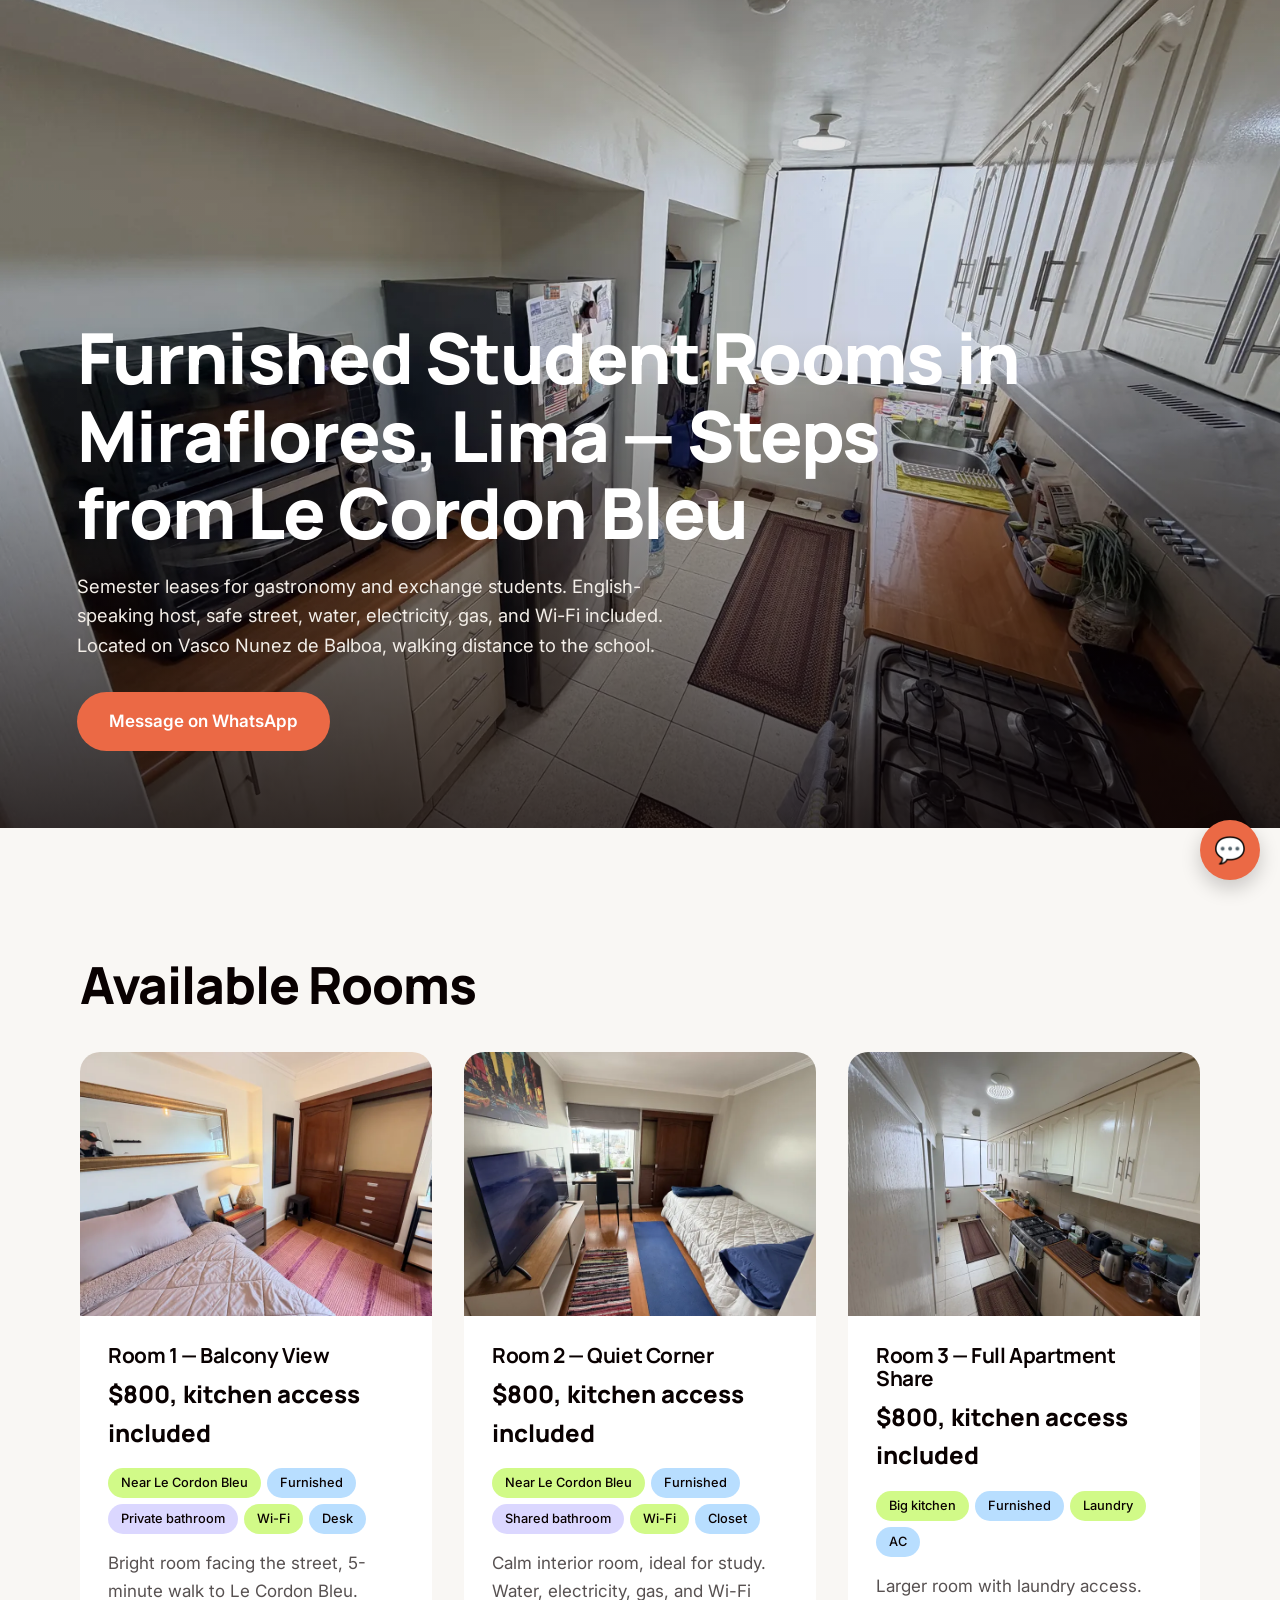
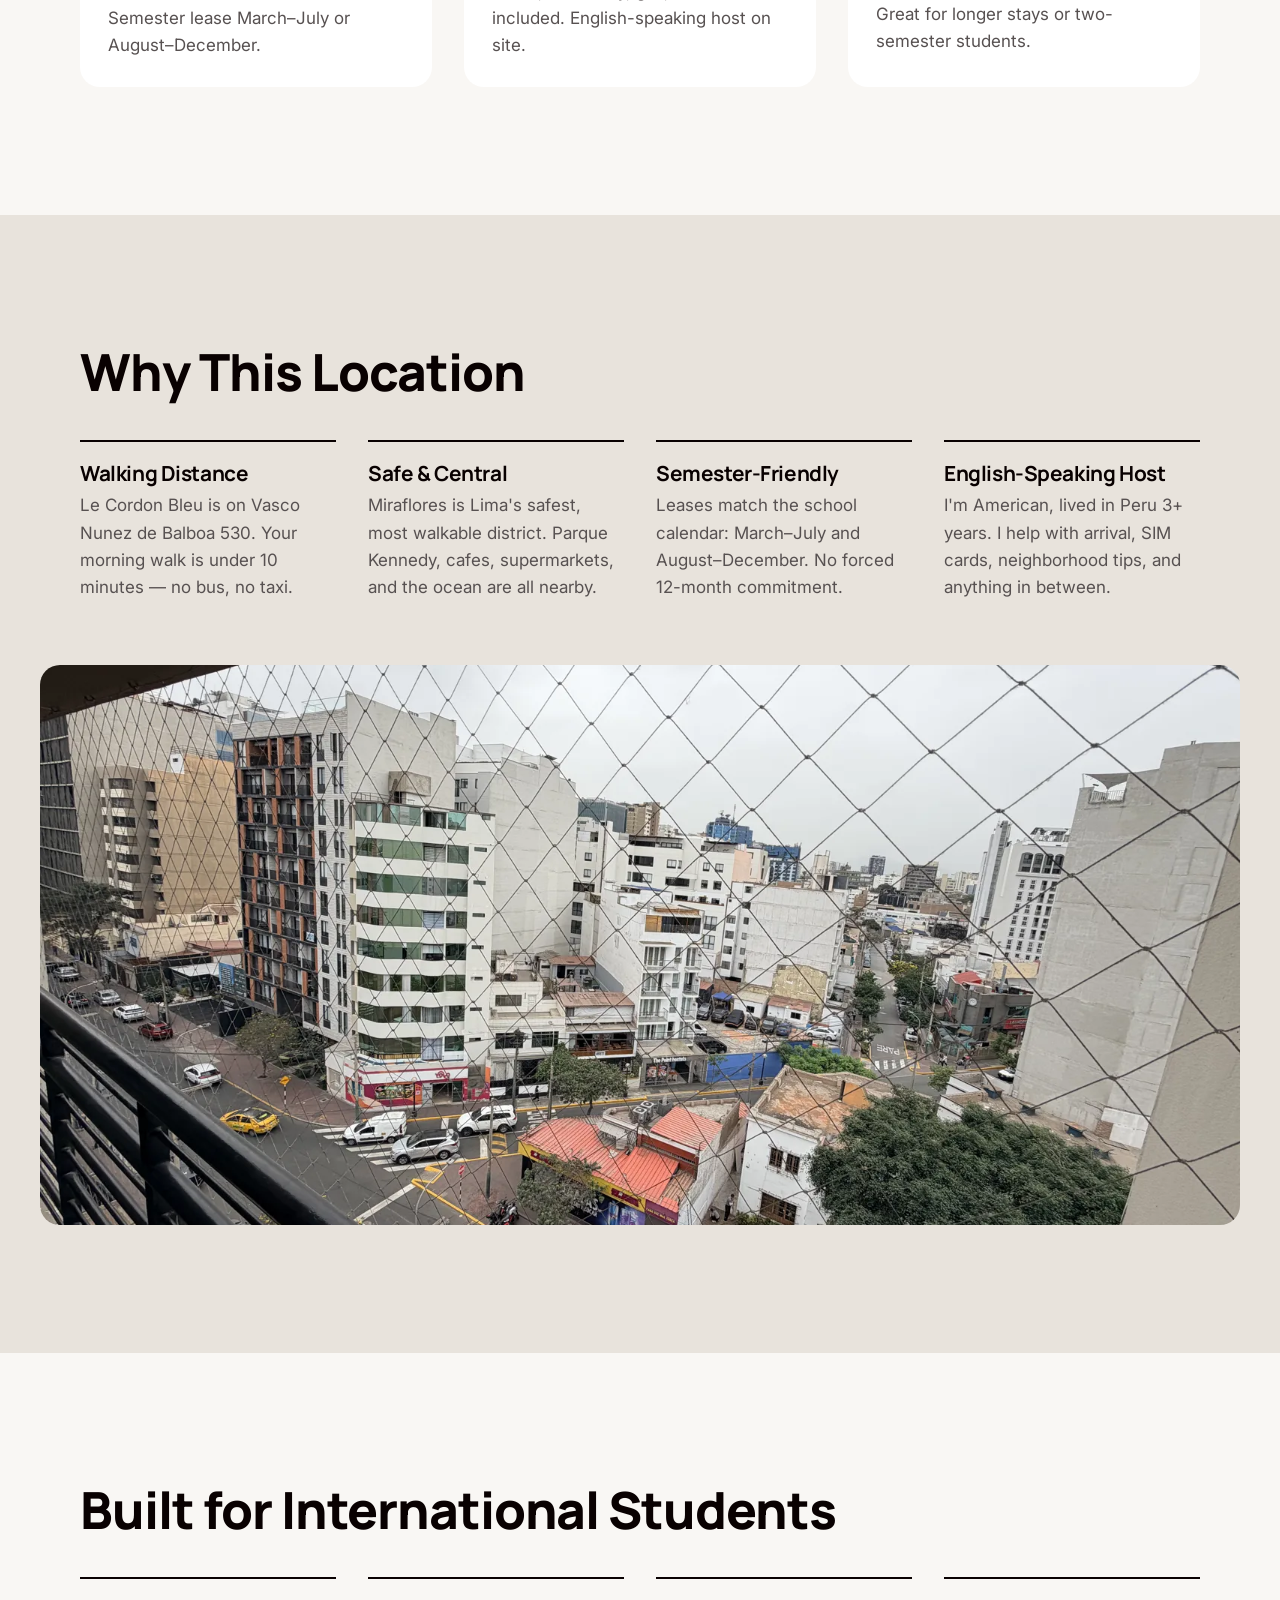
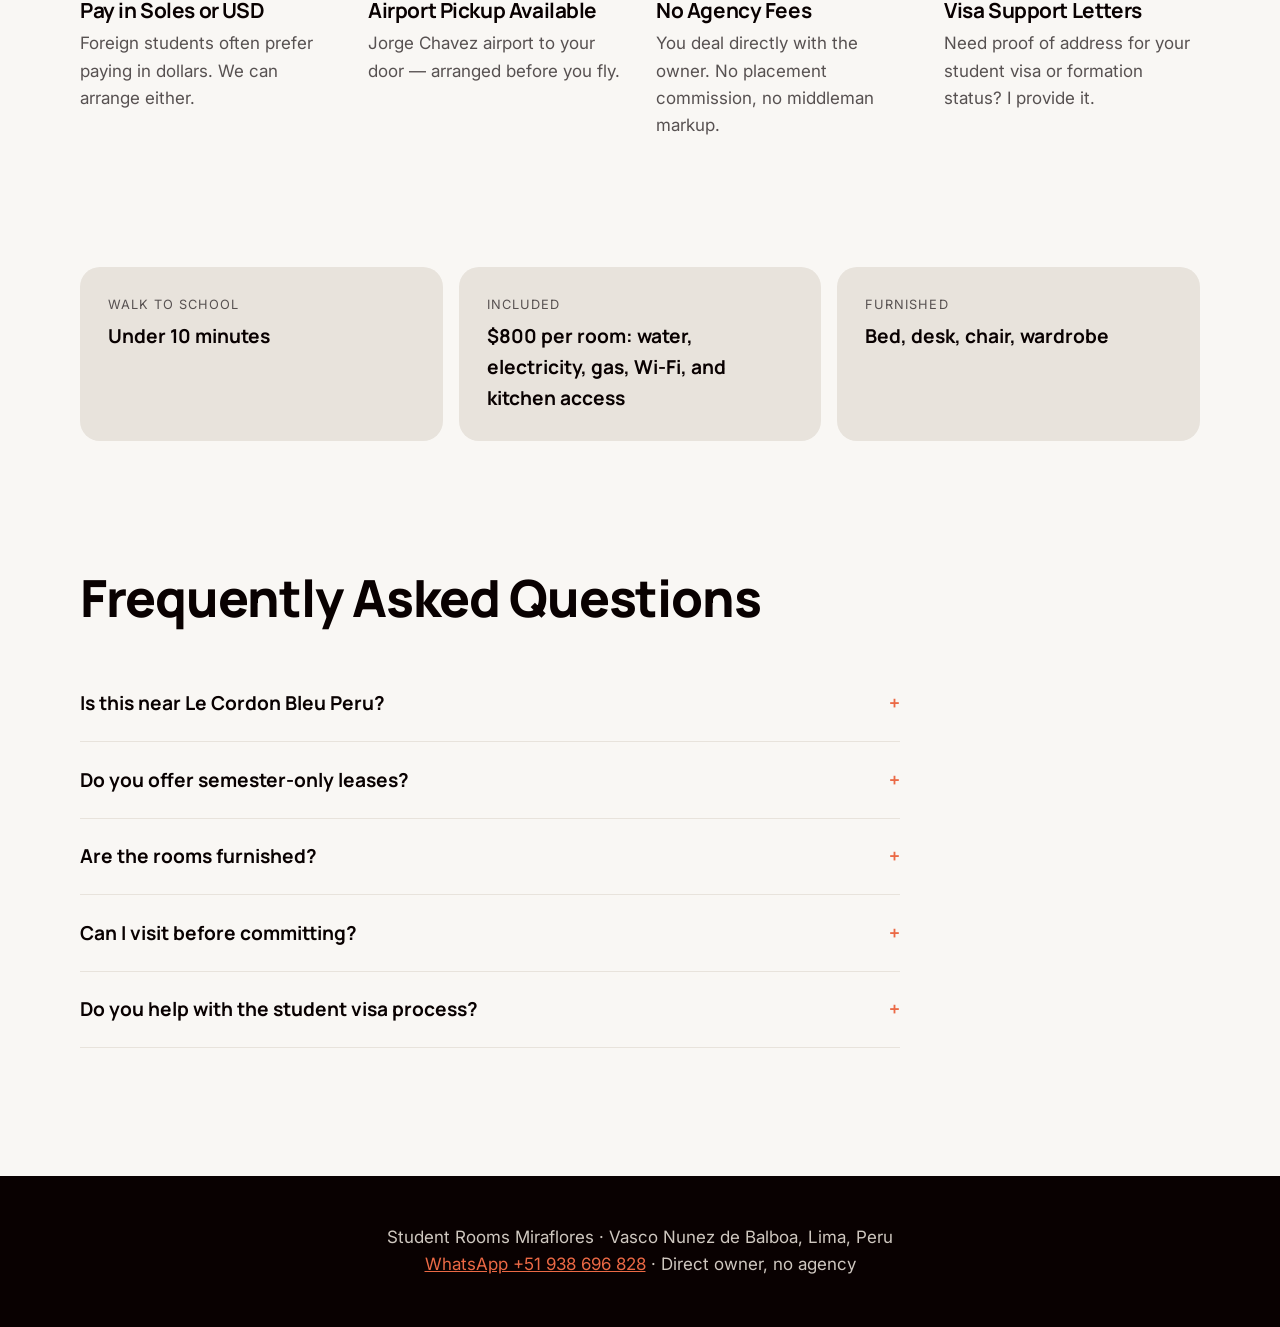
==== index.html @ 4ed643cc "Ivory Tower site v2" ====
<!DOCTYPE html>
<html lang="en">
<head>
  <meta charset="utf-8">
  <meta name="viewport" content="width=device-width, initial-scale=1">
  <title>Student Rooms Near Le Cordon Bleu Lima | Furnished Rooms in Miraflores</title>
  <meta name="description" content="Furnished semester rooms in Miraflores, Lima, under 10 minutes' walk from Le Cordon Bleu on Vasco Nunez de Balboa. Water, electricity, gas, and Wi-Fi included. English-speaking host.">
  <link rel="preconnect" href="https://fonts.googleapis.com">
  <link rel="preconnect" href="https://fonts.gstatic.com" crossorigin>
  <link href="https://fonts.googleapis.com/css2?family=Inter:wght@400;500;600&family=Manrope:wght@600;700;800&display=swap" rel="stylesheet">
  <link rel="stylesheet" href="css/style.css">
</head>
<body>

<header class="hero">
  <picture>
    <source srcset="images/hero-kitchen.webp" type="image/webp">
    <img class="hero__img" src="images/hero-kitchen.jpg" alt="The apartment's large shared kitchen in Miraflores, Lima" width="1600" height="1200">
  </picture>
  <div class="hero__content">
    <h1>Furnished Student Rooms in Miraflores, Lima — Steps from Le Cordon Bleu</h1>
    <p>Semester leases for gastronomy and exchange students. English-speaking host, safe street, water, electricity, gas, and Wi-Fi included. Located on Vasco Nunez de Balboa, walking distance to the school.</p>
    <a class="btn" href="https://wa.me/51938696828?text=Hi%2C%20I%20saw%20your%20site%20about%20student%20rooms%20near%20Le%20Cordon%20Bleu" target="_blank" rel="noopener">Message on WhatsApp</a>
  </div>
</header>

<main>
  <section class="section" id="rooms">
    <h2>Available Rooms</h2>
    <!-- Pricing held: do not publish until itemized clause is in lease and parents approve. -->
    <div class="cards">
      <article class="card reveal">
        <picture>
          <source srcset="images/room1-bedroom.webp" type="image/webp">
          <img src="images/room1-bedroom.jpg" alt="Furnished bedroom with large mirror, wardrobe, and desk by the window" width="800" height="600" loading="lazy">
        </picture>
        <div class="card__body">
          <h3>Room 1 — Balcony View</h3>
          <div class="price"><!-- Provisional draft prices from JJ, not final -->$800, kitchen access included</div>
          <ul class="pills">
            <li class="pill pill--lime">Near Le Cordon Bleu</li>
            <li class="pill pill--blue">Furnished</li><li class="pill pill--lavender">Private bathroom</li><li class="pill pill--lime">Wi-Fi</li><li class="pill pill--blue">Desk</li>
          </ul>
          <p>Bright room facing the street, 5-minute walk to Le Cordon Bleu. Semester lease March–July or August–December.</p>
        </div>
      </article>
      <article class="card reveal reveal-delay-1">
        <picture>
          <source srcset="images/room2-bedroom.webp" type="image/webp">
          <img src="images/room2-bedroom.jpg" alt="Bedroom with blue bedding, TV, desk, and colorful posters" width="800" height="600" loading="lazy">
        </picture>
        <div class="card__body">
          <h3>Room 2 — Quiet Corner</h3>
          <div class="price"><!-- Provisional draft prices from JJ, not final -->$800, kitchen access included</div>
          <ul class="pills">
            <li class="pill pill--lime">Near Le Cordon Bleu</li>
            <li class="pill pill--blue">Furnished</li><li class="pill pill--lavender">Shared bathroom</li><li class="pill pill--lime">Wi-Fi</li><li class="pill pill--blue">Closet</li>
          </ul>
          <p>Calm interior room, ideal for study. Water, electricity, gas, and Wi-Fi included. English-speaking host on site.</p>
        </div>
      </article>
      <article class="card reveal reveal-delay-2">
        <picture>
          <source srcset="images/room3-kitchen.webp" type="image/webp">
          <img src="images/room3-kitchen.jpg" alt="The apartment's kitchen, shared with Room 3" width="800" height="600" loading="lazy">
        </picture>
        <div class="card__body">
          <h3>Room 3 — Full Apartment Share</h3>
          <div class="price"><!-- Provisional draft prices from JJ, not final -->$800, kitchen access included</div>
          <ul class="pills">
            <li class="pill pill--lime">Big kitchen</li>
            <li class="pill pill--blue">Furnished</li><li class="pill pill--lime">Laundry</li><li class="pill pill--blue">AC</li>
          </ul>
          <p>Larger room with laundry access. Great for longer stays or two-semester students.</p>
        </div>
      </article>
    </div>
  </section>

  <section class="section section--alt" id="location">
    <h2>Why This Location</h2>
    <div class="features">
      <div class="feature reveal"><h3>Walking Distance</h3><p>Le Cordon Bleu is on Vasco Nunez de Balboa 530. Your morning walk is under 10 minutes — no bus, no taxi.</p></div>
      <div class="feature reveal reveal-delay-1"><h3>Safe &amp; Central</h3><p>Miraflores is Lima's safest, most walkable district. Parque Kennedy, cafes, supermarkets, and the ocean are all nearby.</p></div>
      <div class="feature reveal reveal-delay-2"><h3>Semester-Friendly</h3><p>Leases match the school calendar: March–July and August–December. No forced 12-month commitment.</p></div>
      <div class="feature reveal reveal-delay-3"><h3>English-Speaking Host</h3><p>I'm American, lived in Peru 3+ years. I help with arrival, SIM cards, neighborhood tips, and anything in between.</p></div>
    </div>
    <picture>
      <source srcset="images/balcony-view.webp" type="image/webp">
      <img class="wide-img" src="images/balcony-view.jpg" alt="Balcony view over the streets of Miraflores" width="1600" height="1200" loading="lazy">
    </picture>
  </section>

  <section class="section" id="international">
    <h2>Built for International Students</h2>
    <div class="features">
      <div class="feature reveal reveal-delay-2"><h3>Pay in Soles or USD</h3><p>Foreign students often prefer paying in dollars. We can arrange either.</p></div>
      <div class="feature reveal reveal-delay-3"><h3>Airport Pickup Available</h3><p>Jorge Chavez airport to your door — arranged before you fly.</p></div>
      <div class="feature reveal reveal-delay-1"><h3>No Agency Fees</h3><p>You deal directly with the owner. No placement commission, no middleman markup.</p></div>
      <div class="feature reveal reveal-delay-2"><h3>Visa Support Letters</h3><p>Need proof of address for your student visa or formation status? I provide it.</p></div>
    </div>
  </section>

  <section class="facts" aria-label="Quick facts">
    <div class="fact reveal"><span class="fact__label">Walk to school</span><span class="fact__value">Under 10 minutes</span></div>
    <div class="fact reveal"><span class="fact__label">Included</span><span class="fact__value">$800 per room: water, electricity, gas, Wi-Fi, and kitchen access</span></div>
    <div class="fact reveal"><span class="fact__label">Furnished</span><span class="fact__value">Bed, desk, chair, wardrobe</span></div>
  </section>

  <section class="section" id="faq">
    <h2>Frequently Asked Questions</h2>
    <div class="faq">
      <details><summary>Is this near Le Cordon Bleu Peru?</summary><p>Yes. The rooms are on Vasco Nunez de Balboa in Miraflores, the same avenue as the Le Cordon Bleu institute campus at number 530. Walking distance.</p></details>
      <details><summary>Do you offer semester-only leases?</summary><p>Yes. Leases align with the two academic semesters: March through July, and August through December. Shorter stays can be discussed.</p></details>
      <details><summary>Are the rooms furnished?</summary><p>All rooms come fully furnished with bed, desk, chair, wardrobe, and Wi-Fi. Kitchen access is included with every room.</p></details>
      <details><summary>Can I visit before committing?</summary><p>Absolutely. Video calls are easy, and if you're already in Lima, in-person visits are welcome by appointment.</p></details>
      <details><summary>Do you help with the student visa process?</summary><p>I can provide an address confirmation letter for your visa application or student formation status switch.</p></details>
    </div>
  </section>
</main>

<footer class="footer">
  <p>Student Rooms Miraflores · Vasco Nunez de Balboa, Lima, Peru<br>
  <a href="https://wa.me/51938696828">WhatsApp +51 938 696 828</a> · Direct owner, no agency</p>
</footer>

<a class="fab" href="https://wa.me/51938696828?text=Hi%2C%20I%20found%20your%20site" target="_blank" rel="noopener" aria-label="Message on WhatsApp">💬</a>


<script>
(function(){
  if(!window.IntersectionObserver){
    document.querySelectorAll('.reveal').forEach(function(el){el.classList.add('reveal-in');});
    return;
  }
  var io=new IntersectionObserver(function(entries){
    entries.forEach(function(e){
      if(e.isIntersecting){e.target.classList.add('reveal-in');io.unobserve(e.target);}
    });
  },{rootMargin:'0px 0px -8% 0px',threshold:0.12});
  document.querySelectorAll('.reveal').forEach(function(el){io.observe(el);});
})();
</script>

</body>
</html>
---- css/style.css ----
:root{--bg:#f9f7f4;--bg2:#e8e3dc;--ink:#090101;--muted:#575151;--accent:#eb6945;--lime:#d1fa88;--blue:#b8deff;--lav:#dbd7ff;--r:20px}
*{box-sizing:border-box;margin:0}
body{font-family:Inter,system-ui,sans-serif;background:var(--bg);color:var(--ink);line-height:1.6;font-size:1.0625rem}
h1,h2,h3{font-family:Manrope,Inter,sans-serif;line-height:1.1;letter-spacing:-.02em}
h1{font-size:clamp(2.2rem,5.5vw,4.5rem);font-weight:800}
h2{font-size:clamp(1.9rem,4vw,3.25rem);font-weight:800;margin-bottom:2.5rem}
h3{font-size:1.3rem;font-weight:700;margin-bottom:.5rem}
p{color:var(--muted)}
img{display:block;max-width:100%;height:auto}
a{color:inherit}
.btn{display:inline-block;background:var(--accent);color:#fff;font-weight:600;text-decoration:none;padding:1rem 2rem;border-radius:999px;transition:transform .25s ease,box-shadow .25s ease}
.btn:hover{transform:translateY(-2px);box-shadow:0 10px 24px rgba(235,105,69,.35)}
.hero{position:relative;min-height:92vh;display:flex;align-items:flex-end;overflow:hidden}
.hero__img{position:absolute;inset:0;width:100%;height:100%;object-fit:cover}
.hero::after{content:"";position:absolute;inset:0;background:linear-gradient(to top,rgba(9,1,1,.75),rgba(9,1,1,.1) 60%)}
.hero__content{position:relative;z-index:1;max-width:1100px;padding:clamp(1.5rem,6vw,5rem)}
.hero__content h1{color:#fff;margin-bottom:1.25rem}
.hero__content p{color:#f3eee8;max-width:640px;margin-bottom:2rem;font-size:1.15rem}
.section{max-width:1200px;margin:0 auto;padding:clamp(4rem,10vw,8rem) clamp(1.25rem,4vw,2.5rem)}
.section--alt{max-width:none;background:var(--bg2)}
.section--alt>*{max-width:1120px;margin-left:auto;margin-right:auto}
.cards{display:grid;grid-template-columns:repeat(auto-fit,minmax(300px,1fr));gap:2rem}
.card{background:#fff;border-radius:var(--r);overflow:hidden;transition:transform .3s ease,box-shadow .3s ease}
.card:hover{transform:translateY(-6px);box-shadow:0 18px 40px rgba(9,1,1,.08)}
.card img{aspect-ratio:4/3;object-fit:cover;width:100%;transition:transform .5s ease}
.card picture{display:block;overflow:hidden}
.card:hover img{transform:scale(1.04)}
.card__body{padding:1.75rem}
.price{font-family:Manrope,sans-serif;font-weight:800;font-size:1.5rem;margin-bottom:1rem}
.pills{list-style:none;padding:0;display:flex;flex-wrap:wrap;gap:.4rem;margin-bottom:1rem}
.pill{font-size:.8rem;font-weight:500;padding:.3rem .8rem;border-radius:999px}
.pill--lime{background:var(--lime)}.pill--blue{background:var(--blue)}.pill--lavender{background:var(--lav)}
.features{display:grid;grid-template-columns:repeat(auto-fit,minmax(240px,1fr));gap:2.5rem 2rem}
.feature{border-top:2px solid var(--ink);padding-top:1.25rem}
.wide-img{margin-top:4rem;border-radius:var(--r);width:100%;max-height:560px;object-fit:cover}
.facts{max-width:1200px;margin:0 auto;padding:0 clamp(1.25rem,4vw,2.5rem);display:grid;grid-template-columns:repeat(auto-fit,minmax(220px,1fr));gap:1rem}
.fact{background:var(--bg2);border-radius:var(--r);padding:1.75rem}
.fact__label{display:block;font-size:.8rem;text-transform:uppercase;letter-spacing:.08em;color:var(--muted);margin-bottom:.35rem}
.fact__value{font-family:Manrope,sans-serif;font-weight:700;font-size:1.2rem}
.faq{max-width:820px}
.faq details{border-bottom:1px solid var(--bg2);padding:1.4rem 0}
.faq summary{font-family:Manrope,sans-serif;font-weight:700;font-size:1.2rem;cursor:pointer;list-style:none;display:flex;justify-content:space-between;gap:1rem}
.faq summary::-webkit-details-marker{display:none}
.faq summary::after{content:"+";color:var(--accent);transition:transform .25s ease}
.faq details[open] summary::after{transform:rotate(45deg)}
.faq details p{margin-top:.75rem}
.footer{background:var(--ink);text-align:center;padding:3rem 1.25rem}
.footer p{color:#cfc8c0}
.footer a{color:var(--accent)}
.fab{position:fixed;right:1.25rem;bottom:1.25rem;width:60px;height:60px;border-radius:50%;background:var(--accent);display:grid;place-items:center;font-size:1.6rem;text-decoration:none;box-shadow:0 8px 20px rgba(9,1,1,.2);transition:transform .25s ease;z-index:10}
.fab:hover{transform:scale(1.08)}
@media (max-width:600px){.hero{min-height:80vh}.card__body{padding:1.4rem}}

@media (prefers-reduced-motion: no-preference) {
  .reveal{opacity:0;transform:translateY(28px);transition:opacity .7s ease,transform .7s ease}
  .reveal.reveal-in{opacity:1;transform:none}
  .reveal-delay-1{transition-delay:.08s}
  .reveal-delay-2{transition-delay:.16s}
  .reveal-delay-3{transition-delay:.24s}
  .hero__content{animation:heroIn .9s ease both}
  @keyframes heroIn{from{opacity:0;transform:translateY(18px)}to{opacity:1;transform:none}}
  .card{transition:transform .45s cubic-bezier(.22,1,.36,1),box-shadow .45s ease}
  .card picture img{transition:transform .8s cubic-bezier(.22,1,.36,1)}
}
@media (prefers-reduced-motion: reduce) {
  .reveal{opacity:1;transform:none}
}
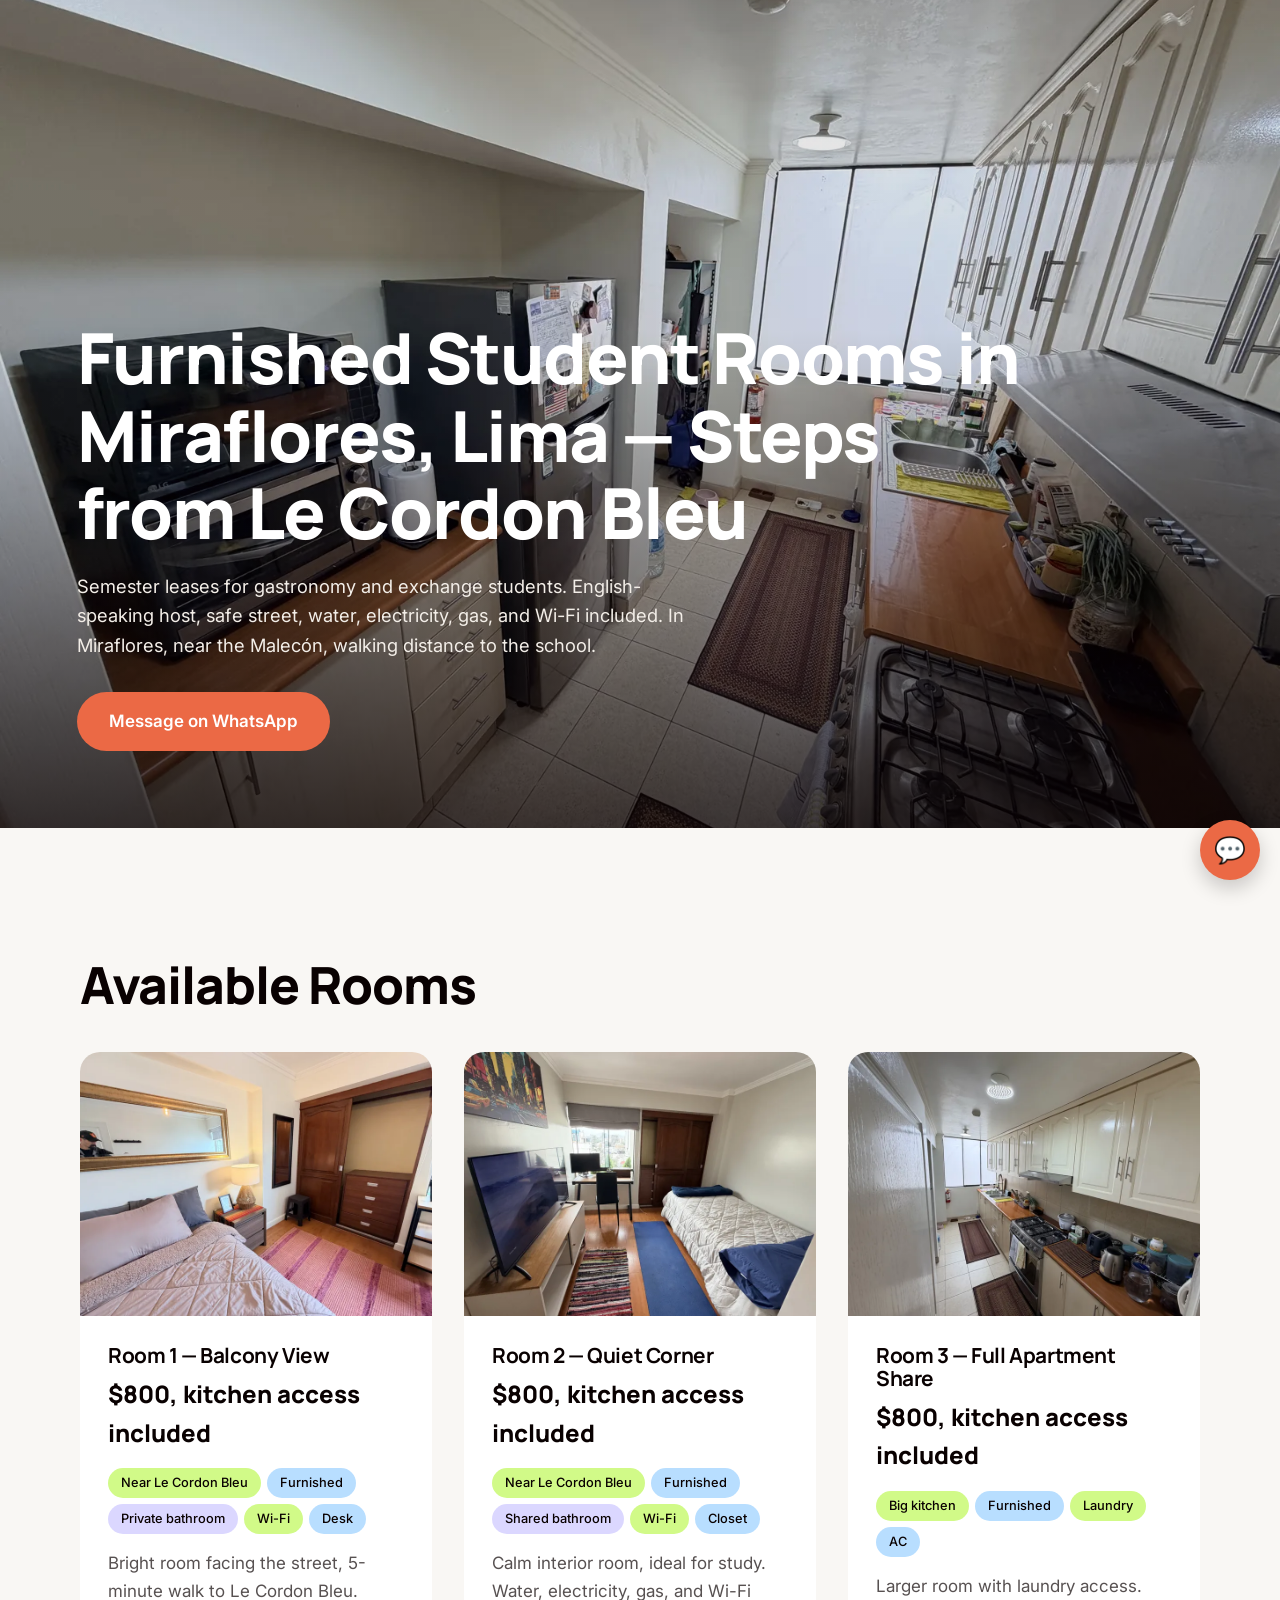
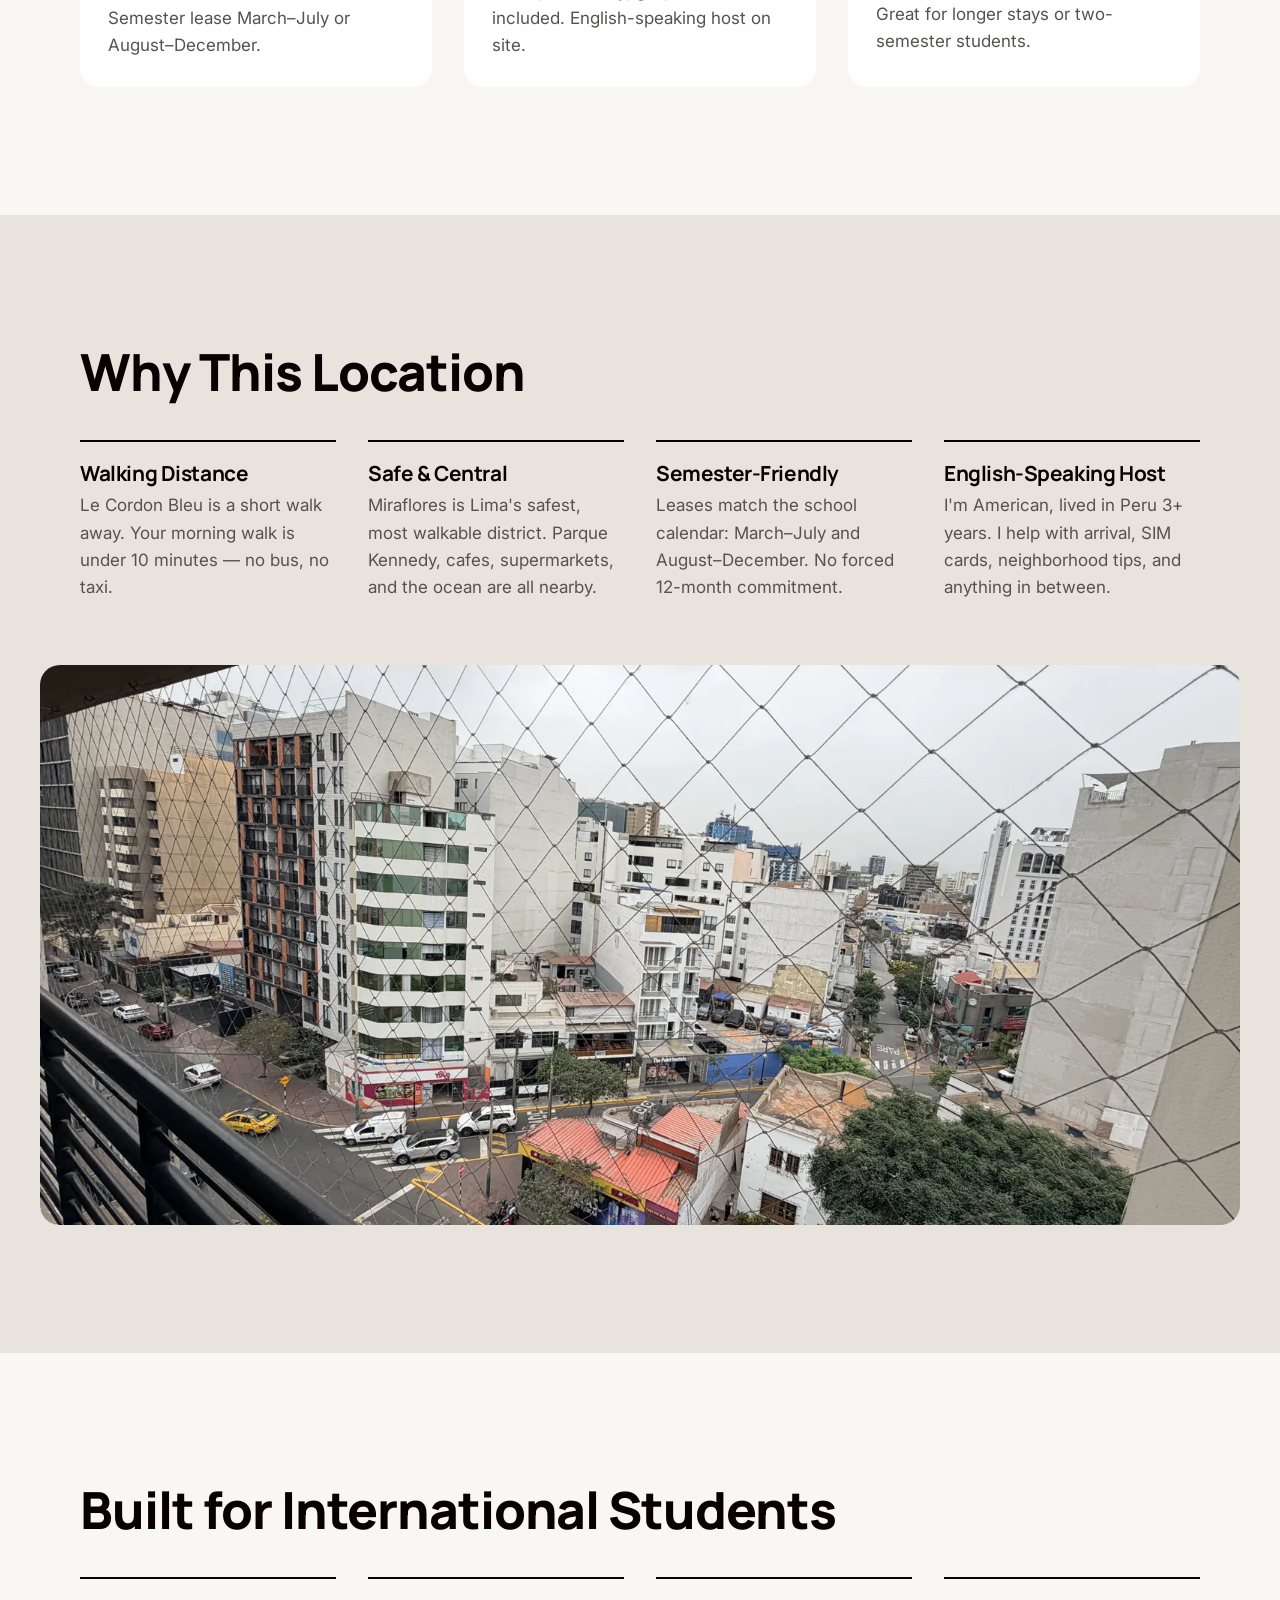
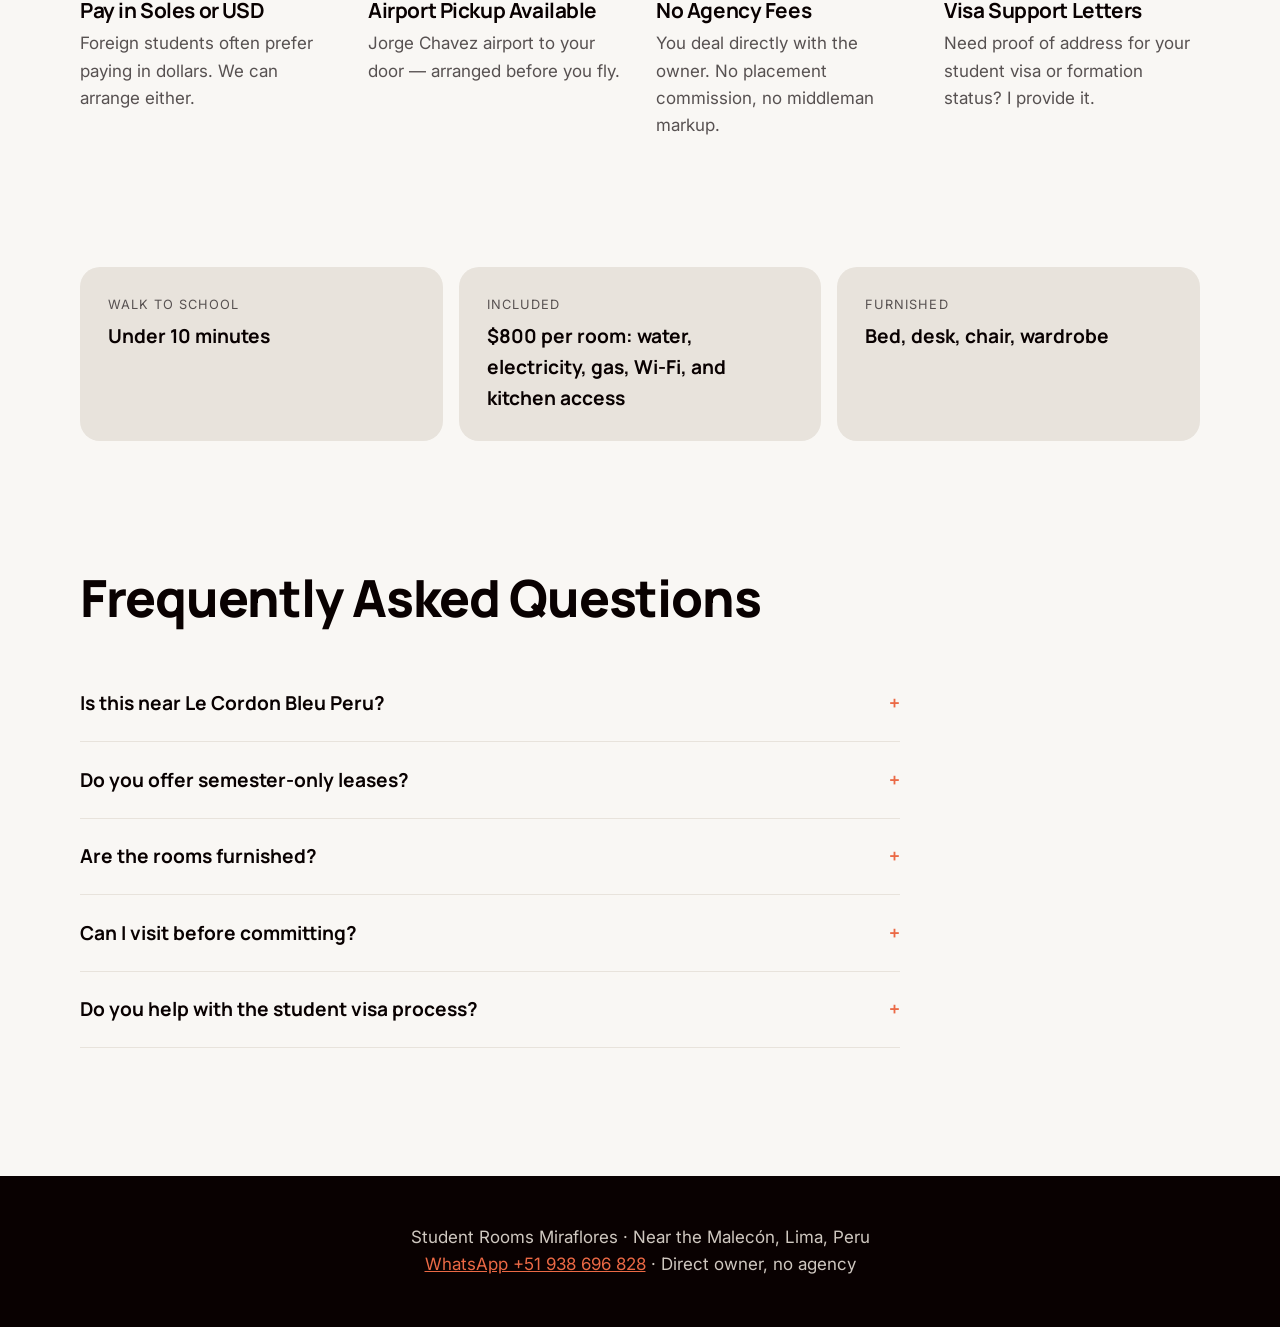
==== commit 041ec352: "Remove street name from site" ====
--- a/index.html
+++ b/index.html
@@ -4,7 +4,7 @@
   <meta charset="utf-8">
   <meta name="viewport" content="width=device-width, initial-scale=1">
   <title>Student Rooms Near Le Cordon Bleu Lima | Furnished Rooms in Miraflores</title>
-  <meta name="description" content="Furnished semester rooms in Miraflores, Lima, under 10 minutes' walk from Le Cordon Bleu on Vasco Nunez de Balboa. Water, electricity, gas, and Wi-Fi included. English-speaking host.">
+  <meta name="description" content="Furnished semester rooms in Miraflores, Lima, under 10 minutes' walk from Le Cordon Bleu. Water, electricity, gas, and Wi-Fi included. English-speaking host.">
   <link rel="preconnect" href="https://fonts.googleapis.com">
   <link rel="preconnect" href="https://fonts.gstatic.com" crossorigin>
   <link href="https://fonts.googleapis.com/css2?family=Inter:wght@400;500;600&family=Manrope:wght@600;700;800&display=swap" rel="stylesheet">
@@ -19,7 +19,7 @@
   </picture>
   <div class="hero__content">
     <h1>Furnished Student Rooms in Miraflores, Lima — Steps from Le Cordon Bleu</h1>
-    <p>Semester leases for gastronomy and exchange students. English-speaking host, safe street, water, electricity, gas, and Wi-Fi included. Located on Vasco Nunez de Balboa, walking distance to the school.</p>
+    <p>Semester leases for gastronomy and exchange students. English-speaking host, safe street, water, electricity, gas, and Wi-Fi included. In Miraflores, near the Malecón, walking distance to the school.</p>
     <a class="btn" href="https://wa.me/51938696828?text=Hi%2C%20I%20saw%20your%20site%20about%20student%20rooms%20near%20Le%20Cordon%20Bleu" target="_blank" rel="noopener">Message on WhatsApp</a>
   </div>
 </header>
@@ -80,7 +80,7 @@
   <section class="section section--alt" id="location">
     <h2>Why This Location</h2>
     <div class="features">
-      <div class="feature reveal"><h3>Walking Distance</h3><p>Le Cordon Bleu is on Vasco Nunez de Balboa 530. Your morning walk is under 10 minutes — no bus, no taxi.</p></div>
+      <div class="feature reveal"><h3>Walking Distance</h3><p>Le Cordon Bleu is a short walk away. Your morning walk is under 10 minutes — no bus, no taxi.</p></div>
       <div class="feature reveal reveal-delay-1"><h3>Safe &amp; Central</h3><p>Miraflores is Lima's safest, most walkable district. Parque Kennedy, cafes, supermarkets, and the ocean are all nearby.</p></div>
       <div class="feature reveal reveal-delay-2"><h3>Semester-Friendly</h3><p>Leases match the school calendar: March–July and August–December. No forced 12-month commitment.</p></div>
       <div class="feature reveal reveal-delay-3"><h3>English-Speaking Host</h3><p>I'm American, lived in Peru 3+ years. I help with arrival, SIM cards, neighborhood tips, and anything in between.</p></div>
@@ -110,7 +110,7 @@
   <section class="section" id="faq">
     <h2>Frequently Asked Questions</h2>
     <div class="faq">
-      <details><summary>Is this near Le Cordon Bleu Peru?</summary><p>Yes. The rooms are on Vasco Nunez de Balboa in Miraflores, the same avenue as the Le Cordon Bleu institute campus at number 530. Walking distance.</p></details>
+      <details><summary>Is this near Le Cordon Bleu Peru?</summary><p>Yes. The rooms are in Miraflores, near the Malecón, within walking distance of the Le Cordon Bleu campus.</p></details>
       <details><summary>Do you offer semester-only leases?</summary><p>Yes. Leases align with the two academic semesters: March through July, and August through December. Shorter stays can be discussed.</p></details>
       <details><summary>Are the rooms furnished?</summary><p>All rooms come fully furnished with bed, desk, chair, wardrobe, and Wi-Fi. Kitchen access is included with every room.</p></details>
       <details><summary>Can I visit before committing?</summary><p>Absolutely. Video calls are easy, and if you're already in Lima, in-person visits are welcome by appointment.</p></details>
@@ -120,7 +120,7 @@
 </main>
 
 <footer class="footer">
-  <p>Student Rooms Miraflores · Vasco Nunez de Balboa, Lima, Peru<br>
+  <p>Student Rooms Miraflores · Near the Malecón, Lima, Peru<br>
   <a href="https://wa.me/51938696828">WhatsApp +51 938 696 828</a> · Direct owner, no agency</p>
 </footer>
 
